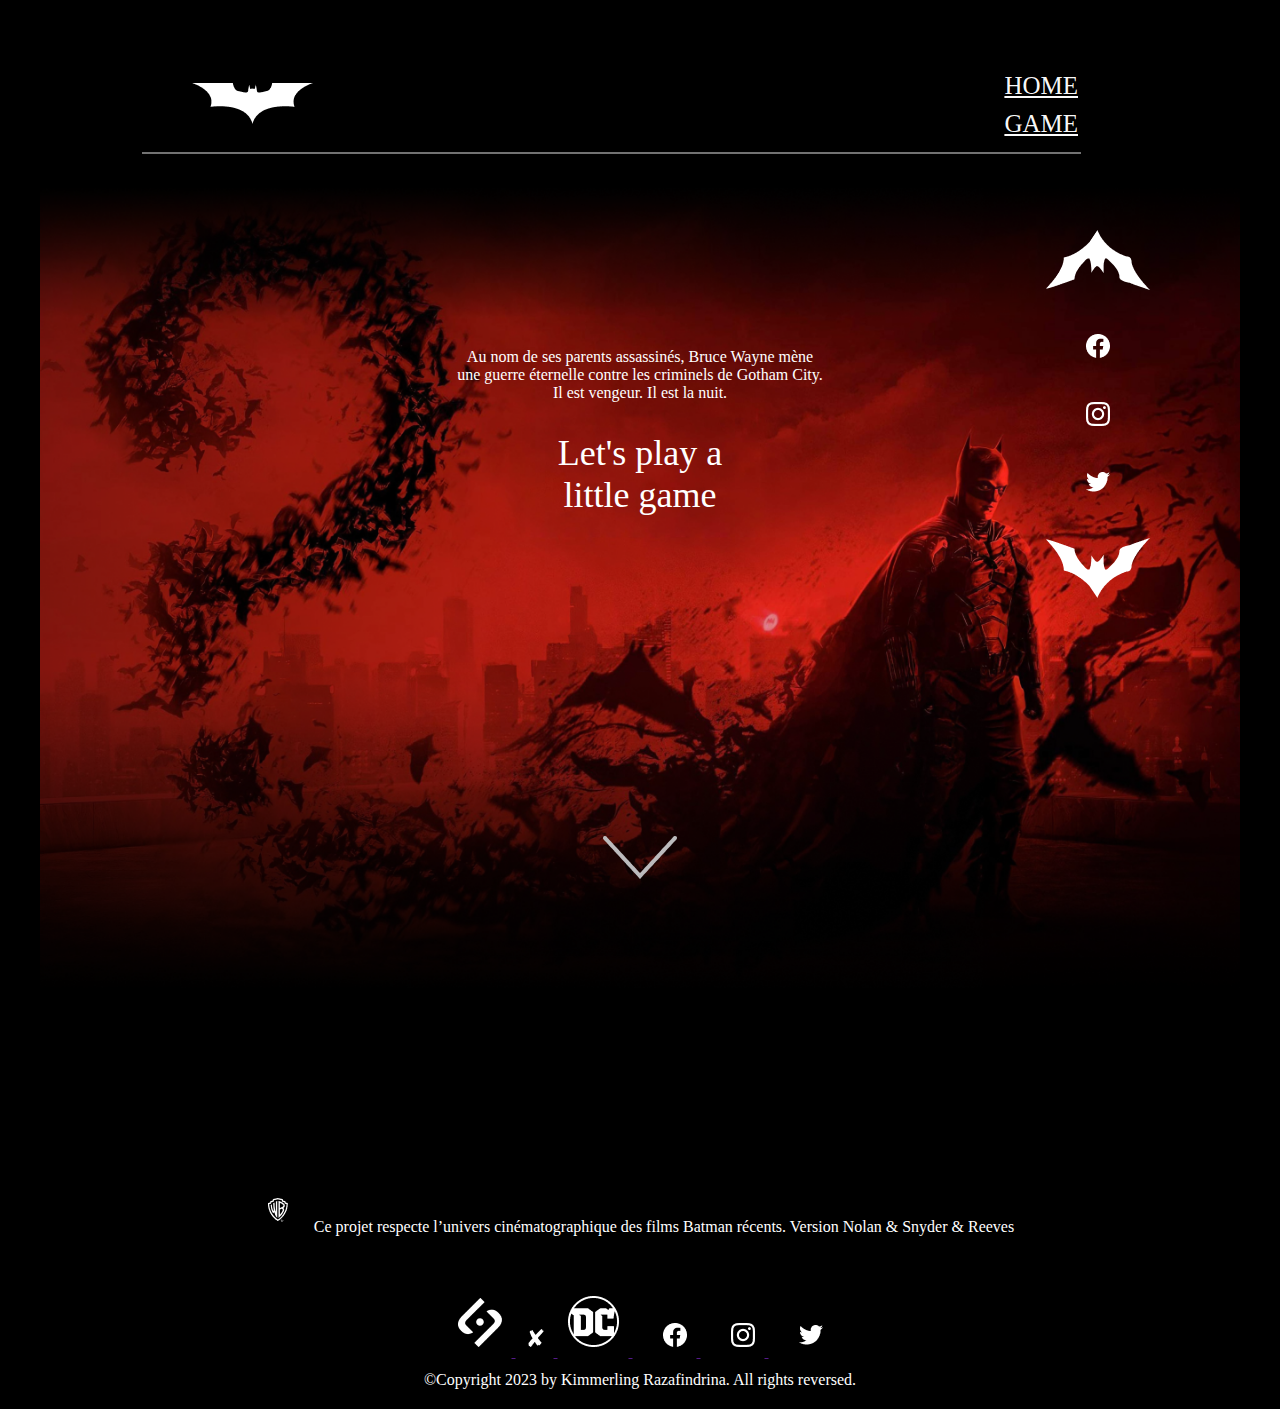
==== game.html @ 8324ac1c "first commit" ====
<!DOCTYPE html>
<html lang="fr">
<head>
    <meta charset="UTF-8">
    <meta http-equiv="X-UA-Compatible" content="IE=edge">
    <meta name="viewport" content="width=device-width, initial-scale=1.0">
    <meta name="author" content="Kimmerling Razafindrina">
    <title>Batman T4SU | Home</title>
    <link rel="stylesheet" href="./assets/css/style.css"
</head>
<body>
    <header>
        <div class="up-bar"> </div> 
        <div class="left-bar"> </div> 
        <div class="right-bar"> </div> 
        <nav class="container">
            <a href="index.html">
                <img class="logo" src="assets/Logos/logohome.png" alt="logo"> 
            </a>
            <ul>
                <li> <a href="index.html">HOME</a></li> 
                <li> <a href="game.html">GAME</a></li> 
            </ul>
        </nav>
    </header>
    <main>
    <!--Social network with scrolling -->       
        <div class="scroll">
            <a href=""><img src="assets/Logos/logo_bat_flèche.png" alt=""></a>
            <a href=""><img src="assets/Logos/icon_facebook.png" alt=""></a>
            <a href=""><img src="assets/Logos/icon_ig.png" alt=""></a>
            <a href=""><img src="assets/Logos/icon_tw.png" alt=""></a>
            <a href=""><img src="assets/Logos/logo_bat_flèche_2.png" alt=""></a>
        </div>
    <!-- the hero the first part -->
    <section id="hero"> 
            <div class="container">
                <div class="content">
                    <p class="text"> 
                        Au nom de ses parents assassinés, Bruce Wayne mène <br> une guerre éternelle contre les
                        criminels de Gotham City. <br> Il est vengeur. Il est la nuit. 
                    </p>
                    <h1 class="title">Let's play a <br> little game</h1>
                </div>  
           </div> 
           <div>
            <img class="arrow" src="assets/Logos/flèche_down_header.png">
            </div>  
        </section>
         <!-- La partie game-->

        <!-- La partie footer-->
        <footer>
                <div class="container">
                    <div class="text-footer">
                    <img src="assets/Logos/icon_WB.png" alt="Logo WB"> 
                    <span> Ce projet respecte l’univers cinématographique des films Batman récents. Version Nolan &
                    Snyder & Reeves</span>
                    </div>
                    <div class="social-footer">
                    <a href="">  
                        <img src="assets/Logos/logo_sayna_white.png" alt="Logo SAYNA"> 
                        <img src="assets/Logos/icon_x.png" alt="X">
                        <img src="assets/Logos/icon_DC.png" alt="DC">
                    </a>
                    <a href=""> 
                        <img src="assets/Logos/icon_facebook.png" alt="Facebook logo"> 
                    </a>
                    <a href="">
                        <img src="assets/Logos/icon_ig.png" alt="Instagram logo">
                    </a>
                    <a href=""> <img src="assets/Logos/icon_tw.png" alt="Twitter">
                    </a>
                    <p>©Copyright 2023 by Kimmerling Razafindrina. All rights reversed.</p>
                    </div> 
                </div>
                    
        </footer> 
</body>
</html>
---- assets/css/style.css ----
@import url(font url);
@font-face {
    font-family: 'rajdhani' ;
    src: url();
}
:root{ 
    --yellow-color: #FFFF00;
    --yellow-light: #F8F184;
    --blue-color: #19587D;
    --white-color: #fffffffb;
    --gradient-white: #eddebf44;
    --gradient-red: #89000936;
    --black-color: #000;
}
*{ margin: 10px;
padding:0 ;
box-sizing: border-box;
}
h1 { 
    font-family: 'rajdhani';
    font-size: 36px;
    font-weight: 400;
}
button {
    font-family: 'rajdhani' ;
    font-size: 20px;
    font-weight: 400;
}
.container{ 
    width: 80%;
    margin: 0 auto;
}
body{ 
    background-color: black;
    color: white;
    font-family: 'Space-Grotesk';
    font-weight: 300;
}
.up-bar{
    border-top: #727272 2px solid;
   position: relative;
   top: 132px;
   width: 77%;
   left: 102px;
}
.left-bar{
    border-left: #727272 2px solid;
    position: absolute;
    
}
/*Design of navigation */
nav{ 
    display: flex;
    align-items: center;
    justify-content: space-between;
    padding: 20px;    
}
ul{
    list-style: none;
}
nav ul a{
    color: var(--white-color);
    font-size: 25px;
    font-weight: 500;
    font-family: 'rajdhani';
}

nav ul a:hover{
    color: var(--yellow-color);    
}
.logo:hover{ 
    filter: invert(4%) sepia(100%) saturate(1680%) hue-rotate(352deg);
}
/*Design of header hero */
#hero {
    background-image: url(../Illustrations/Bathome1.png);
    height: 800px;
    background-position: top center;
    background-repeat: no-repeat;
    background-color: #19587D;
    background-size: cover;
    text-align: center;
}
/*Design of section batman-personnage */
#batman-cinema{
    margin-top: 60px;
}
#batman-cinema .titre{
    text-transform:uppercase;
    font-weight: bold;
    margin: 30px 0;
}
#batman-cinema .description{
    margin-bottom: 40px;
    text-align: justify;
    width: 100%;
    font-size: ;
}
.batman-personnage{
    display: flex;
    justify-content:space-between ;
}
#batman-cinema .batman-info{
    text-align: center;
}

/*Design of section batman-nemesis */

.batman-nemesis{
    display: flex;
    justify-content:space-between ;
}
#batman-nemesis .titre{
    text-transform:uppercase;
    font-weight: bold;
    margin: 30px 0;
}
#batman-nemesis .description{
    margin-bottom: 40px;
    text-align: justify;
    width: 100%;
    font-size: ;
}
#batman-nemesis .nemesis-info{
    text-align: center;
}
/*Design of section batman-allies */

.batman-allies{
    display: flex;
    justify-content:space-between ;
}
#batman-allies .titre{
    text-transform:uppercase;
    font-weight: bold;
    margin: 30px 0;
}
#batman-allies .description{
    margin-bottom: 40px;
    text-align: justify;
    width: 100%;
    font-size: ;
}
#batman-allies .allies-info{
    text-align: center;
}
/*Design of section justice league */
.batman-justice{
    display: flex;
    justify-content:space-between ;
}
#batman-justice .titre{
    text-transform:uppercase;
    font-weight: bold;
    margin: 30px 0;
}
#batman-justice .description{
    margin-bottom: 40px;
    text-align: justify;
    width: 100%;
    font-size: ;
}
/*Design of section multimedia slider */
#multimedia .slider-media{
    display: flex;
    width:60%;
    margin: 20%;
    justify-content: baseline;
}
#multimedia .slider-image{
    width: 100%;
}
#multimedia .slider-content{
    padding: 0;
    background-color: rgb(151, 143, 143);
    border-top-right-radius: 20px;
    border-bottom-right-radius: 20px;
}
#multimedia p{
    font-size: 14px;
}
#multimedia button {
    position: relative;
    top: 350px;
    background:none;
    border: none;

}
#multimedia button.right {
    right: -85%;

}
#multimedia .yellow{
    color: var(--yellow-color);
}
/*Design of section content */

.content{
    display: flex;
    justify-content: center;
    flex-direction: column;
    text-align: center;
    width: 60%;
    margin: 0 auto;
    padding-top: 150px;
}
.social-network{ 
    display: flex;
    justify-content: left;
    flex-direction: column;
    
}
#hero .title{
    margin: 20px 0;
}
.btn{ 
    text-decoration: none;
    color: var(--white-color);
    font-size: 22px;
    padding: 10px 20px;
    margin-top: 10px;
    background: linear-gradient(
        80deg, var(--gradient-white), var(--gradient-red)
    ) ;
    box-shadow: var(--black-color) 5px 5px 60px;
}
#hero .arrow{
    display: block;
    margin: 0 auto;
    margin-top: 300px;
}
.scroll{
    display: flex;
    flex-direction: column;
    align-items: center;
    position: fixed;
    right: 100px;
    top: 200px;
}
/*Design of section contact */
#contact {
    background-color: darkslategray;
    padding: 70px 0;
}
#contact .form{
    width: 50%;
    margin: 0 auto;
}
#contact h1{
    text-align: center;
    font-weight: bold;
    font-size: 32px;
    margin-bottom: 40px;
}
#contact .titre{
    display: block;
}
#contact .form input[type='Address email'], textarea {
    display: block;
    border-top: none;
    border-right: none;
    border-left: none;
    width: 100%;
    border-bottom: 2px solid darkgray;
    background-color: transparent;
}
#contact .icon img{ 
    transform: rotate(90deg);
    width: 20px;
}
#contact .news{
    margin-top: 15px;
    border-bottom: 2px solid darkgray;
    width: 100%;
}
::placeholder{
    color: #F8F184;
    font-size: 15px;
}
.btn-group {
    padding: 10px;
    display: flex;
    justify-content: space-around;
}
.form input[type='radio'] {
    opacity: 0;
}
.btn-group label{
    cursor: pointer;
    padding: 10px;
    border: 2px solid darkgrey;
    border-image: linear-gradient(69deg, red, blue) 1;
    font-size: 20px;
}
input[type='submit'] {
    display: block;
    width: 50%;
    margin: 25px;
    padding: 20px;
    cursor: pointer;
}
#replique {
    margin: 90px;
}
#replique .quote-item {
    text-align: center;
    width: 100%;
    margin: o auto;
}
#replique .quote-author {
    font-size: 10px;
    font-weight: bold;
    padding-top: 10px;
    font-family: 'Courier New', Courier, monospace;
}
#replique .quote-close{ 
    float: right;
}
/*Design of section footer */
footer {
    margin-top: 200px;
}
footer .text-footer {
    text-align: center;
}
footer .social-footer {
    text-align: center;
    margin-top: 50px;
}
@media screen and (max-width:700px){
    body{
        background-color: #727272;
    }
}
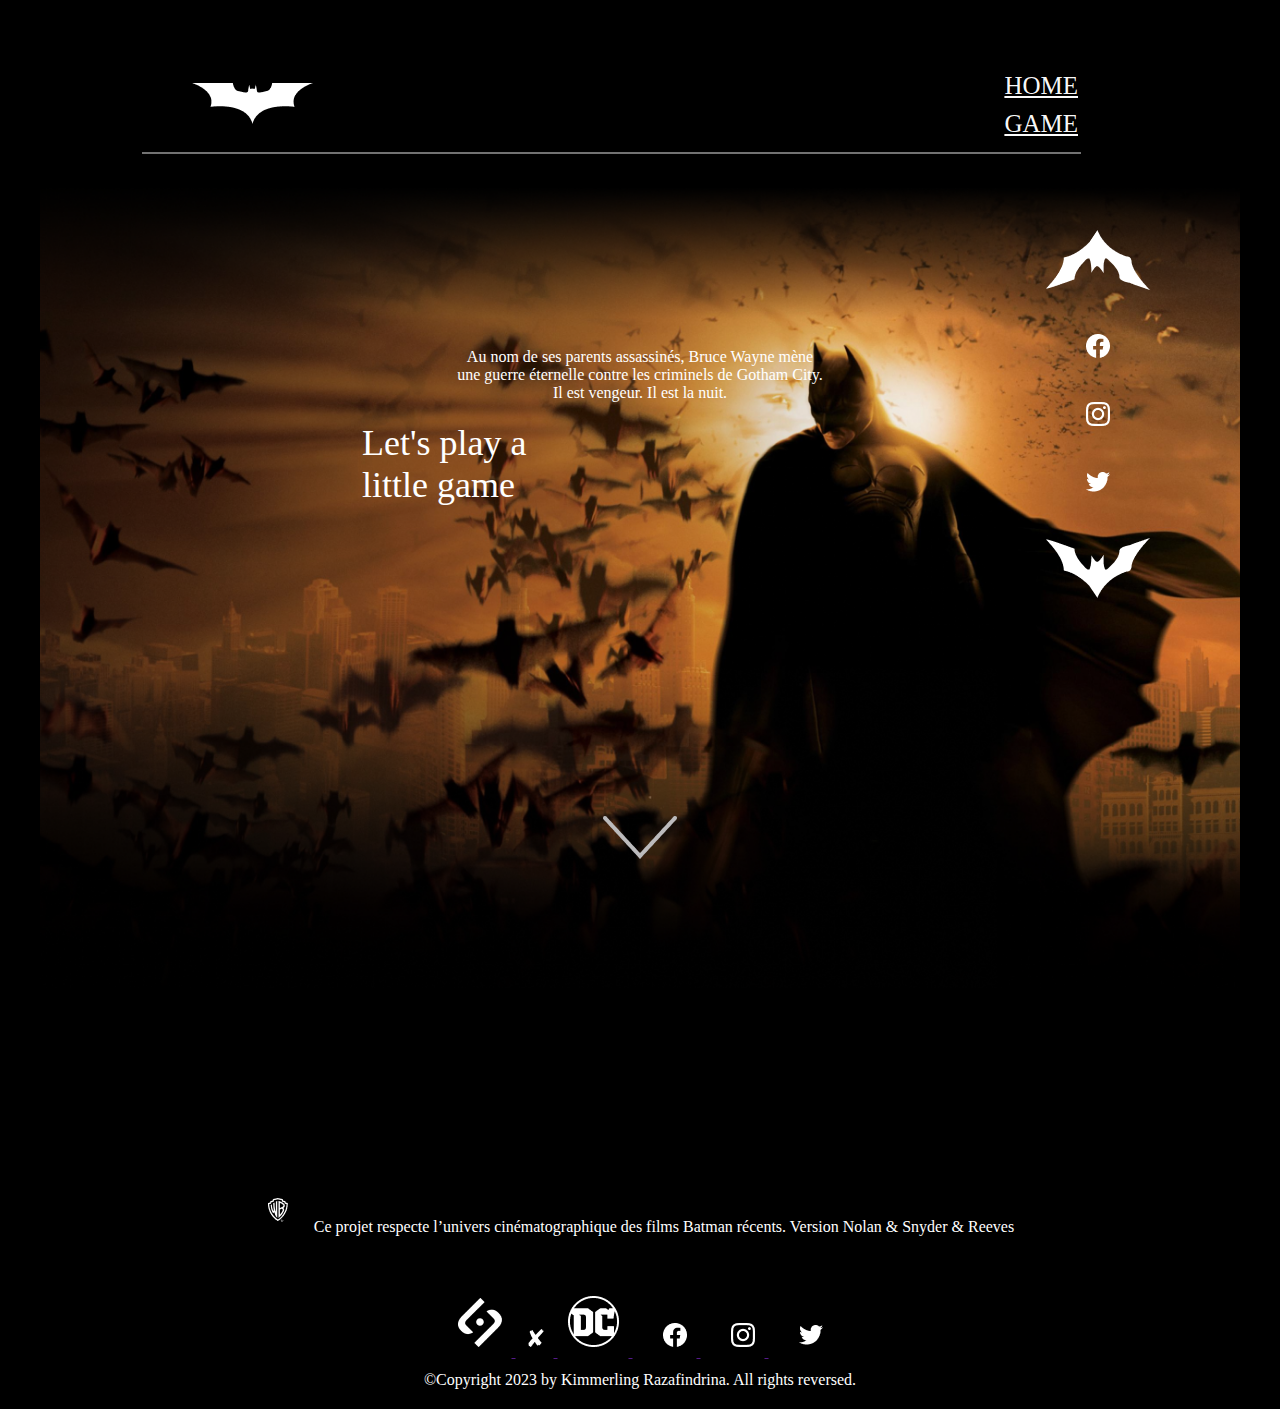
==== commit 97b71996: "second commit" ====
--- a/game.html
+++ b/game.html
@@ -6,7 +6,7 @@
     <meta name="viewport" content="width=device-width, initial-scale=1.0">
     <meta name="author" content="Kimmerling Razafindrina">
     <title>Batman T4SU | Home</title>
-    <link rel="stylesheet" href="./assets/css/style.css"
+    <link rel="stylesheet" href="./assets/css/game.css"
 </head>
 <body>
     <header>
@@ -33,7 +33,7 @@
             <a href=""><img src="assets/Logos/logo_bat_flèche_2.png" alt=""></a>
         </div>
     <!-- the hero the first part -->
-    <section id="hero"> 
+    <section id="hero_game"> 
             <div class="container">
                 <div class="content">
                     <p class="text"> 
--- a/assets/css/game.css
+++ b/assets/css/game.css
@@ -0,0 +1,145 @@
+@import url(font url);
+@font-face {
+    font-family: 'rajdhani' ;
+    src: url();
+}
+:root{ 
+    --yellow-color: #FFFF00;
+    --yellow-light: #F8F184;
+    --blue-color: #19587D;
+    --white-color: #fffffffb;
+    --gradient-white: #eddebf44;
+    --gradient-red: #89000936;
+    --black-color: #000;
+}
+*{ margin: 10px;
+padding:0 ;
+box-sizing: border-box;
+}
+h1 { 
+    font-family: 'rajdhani';
+    font-size: 36px;
+    font-weight: 400;
+    text-align: left;
+}
+button {
+    font-family: 'rajdhani' ;
+    font-size: 20px;
+    font-weight: 400;
+}
+.container{ 
+    width: 80%;
+    margin: 0 auto;
+}
+body{ 
+    background-color: black;
+    color: white;
+    font-family: 'Space-Grotesk';
+    font-weight: 300;
+}
+.up-bar{
+    border-top: #727272 2px solid;
+   position: relative;
+   top: 132px;
+   width: 77%;
+   left: 102px;
+}
+.left-bar{
+    border-left: #727272 2px solid;
+    position: absolute;
+    
+}
+/*Design of navigation */
+nav{ 
+    display: flex;
+    align-items: center;
+    justify-content: space-between;
+    padding: 20px;    
+}
+ul{
+    list-style: none;
+}
+nav ul a{
+    color: var(--white-color);
+    font-size: 25px;
+    font-weight: 500;
+    font-family: 'rajdhani';
+}
+
+nav ul a:hover{
+    color: var(--yellow-color);    
+}
+.logo:hover{ 
+    filter: invert(4%) sepia(100%) saturate(1680%) hue-rotate(352deg);
+}
+/*Design of header hero */
+#hero_game{
+    background-image: url(../Illustrations2/Batgame_1.png);
+    height: 800px;
+    background-position: top center;
+    background-repeat: no-repeat;
+    background-size: cover;
+    text-align: left;
+}
+
+/*Design of section content */
+
+.content{
+    display: flex;
+    justify-content: center;
+    flex-direction: column;
+    text-align: center;
+    width: 60%;
+    margin: 0 auto;
+    padding-top: 150px;
+}
+.social-network{ 
+    display: flex;
+    justify-content: left;
+    flex-direction: column;
+    
+}
+#hero .title{
+    margin: 20px 0;
+}
+.btn{ 
+    text-decoration: none;
+    color: var(--white-color);
+    font-size: 22px;
+    padding: 10px 20px;
+    margin-top: 10px;
+    background: linear-gradient(
+        80deg, var(--gradient-white), var(--gradient-red)
+    ) ;
+    box-shadow: var(--black-color) 5px 5px 60px;
+}
+#hero_game .arrow{
+    display: block;
+    margin: 0 auto;
+    margin-top: 300px;
+}
+.scroll{
+    display: flex;
+    flex-direction: column;
+    align-items: center;
+    position: fixed;
+    right: 100px;
+    top: 200px;
+}
+
+/*Design of section footer */
+footer {
+    margin-top: 200px;
+}
+footer .text-footer {
+    text-align: center;
+}
+footer .social-footer {
+    text-align: center;
+    margin-top: 50px;
+}
+@media screen and (max-width:700px){
+    body{
+        background-color: #727272;
+    }
+}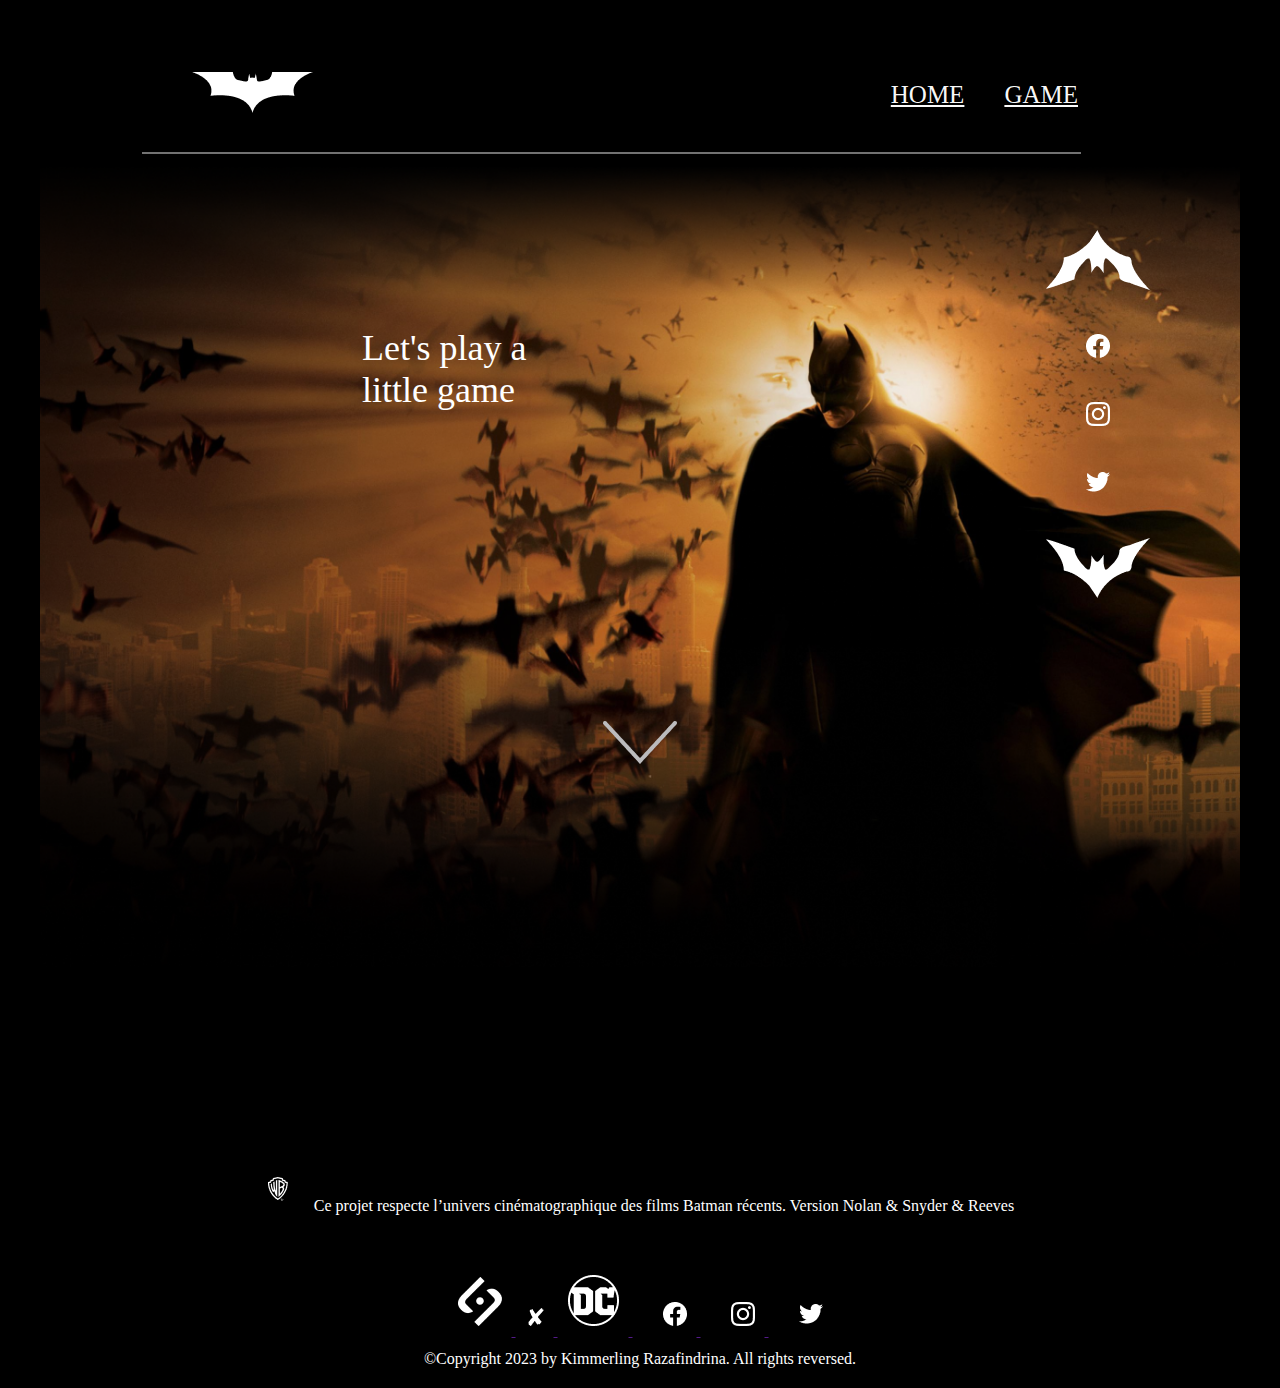
==== commit d0bdd140: "Second commit" ====
--- a/game.html
+++ b/game.html
@@ -36,10 +36,6 @@
     <section id="hero_game"> 
             <div class="container">
                 <div class="content">
-                    <p class="text"> 
-                        Au nom de ses parents assassinés, Bruce Wayne mène <br> une guerre éternelle contre les
-                        criminels de Gotham City. <br> Il est vengeur. Il est la nuit. 
-                    </p>
                     <h1 class="title">Let's play a <br> little game</h1>
                 </div>  
            </div> 
@@ -47,7 +43,14 @@
             <img class="arrow" src="assets/Logos/flèche_down_header.png">
             </div>  
         </section>
-         <!-- La partie game-->
+
+          <!-- Debut de la check box -->
+          <div class="popupbox" id="popupbox">
+            <div class="inside">
+                <h1>MESSAGE RECU!</h1>
+            </div>
+        </div>
+        <!-- Fin de la check box -->
 
         <!-- La partie footer-->
         <footer>
@@ -76,6 +79,10 @@
                 </div>
                     
         </footer> 
+      <!--Relier avec Java Script-->
+<script src="./assets/js/validator.js">
+
+</script>
 </body>
 </html>
 
--- a/assets/css/game.css
+++ b/assets/css/game.css
@@ -58,6 +58,7 @@
 }
 ul{
     list-style: none;
+    display: flex;
 }
 nav ul a{
     color: var(--white-color);
@@ -142,4 +143,32 @@
     body{
         background-color: #727272;
     }
+}
+
+/*Design of popupbox */
+.popupbox{
+    background: linear-gradient(
+        143deg,
+        rgba(237, 222, 191, 0.4),
+        rgba(25, 88, 125, 0.4) 80%
+    );
+    width: 50%;
+    margin: auto;
+    text-align: center;
+    position: fixed;
+    top: 500px;
+    left: 300px;
+    border-radius: 50px;
+    display: none;
+
+}
+.inside{
+    padding: 50px;
+    margin: 30px;
+    background-color: blue;
+    border-radius: 50px;
+    box-shadow: 2px 2px 40px black;
+}
+.inside h1{
+    text-align: center;
 }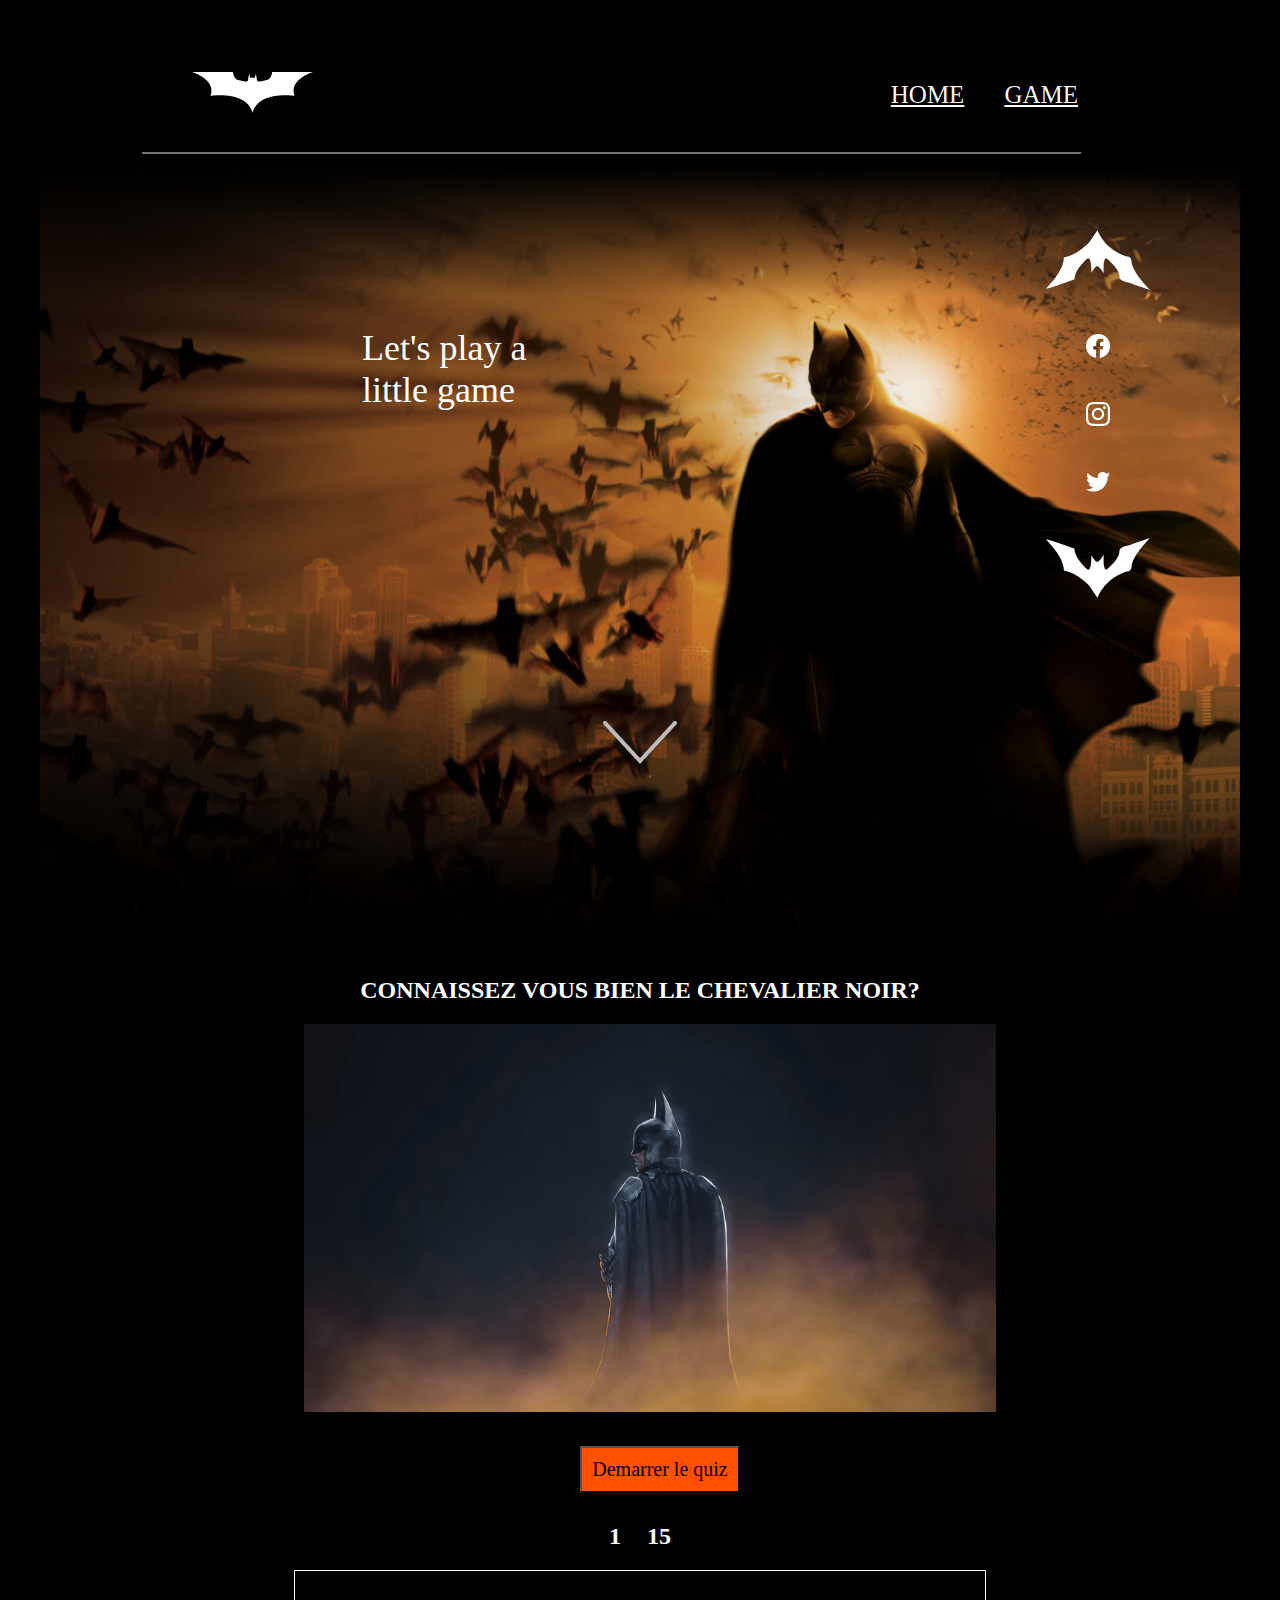
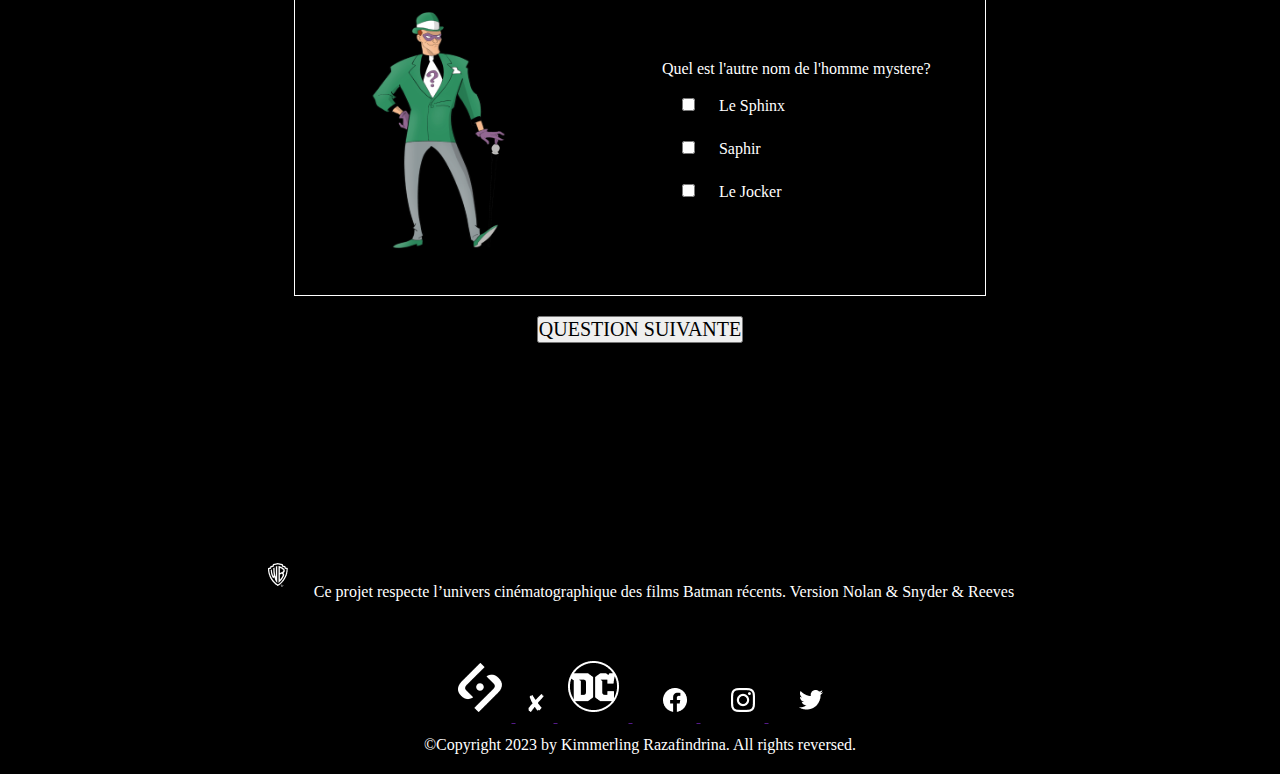
==== commit d6ba79c3: "Before last commit" ====
--- a/game.html
+++ b/game.html
@@ -6,6 +6,9 @@
     <meta name="viewport" content="width=device-width, initial-scale=1.0">
     <meta name="author" content="Kimmerling Razafindrina">
     <title>Batman T4SU | Home</title>
+    <script src="https://cdnjs.cloudflare.com/ajax/libs/jquery/3.7.0/jquery.min.js" 
+    integrity="sha512-3gJwYpMe3QewGELv8k/BX9vcqhryRdzRMxVfq6ngyWXwo03GFEzjsUm8Q7RZcHPHksttq7/GFoxjCVUjkjvPdw==" 
+    crossorigin="anonymous" referrerpolicy="no-referrer"></script>
     <link rel="stylesheet" href="./assets/css/game.css"
 </head>
 <body>
@@ -44,14 +47,59 @@
             </div>  
         </section>
 
-          <!-- Debut de la check box -->
-          <div class="popupbox" id="popupbox">
+        <!-- Debut de la check box -->
+        <div class="popupbox" id="popupbox">
             <div class="inside">
                 <h1>MESSAGE RECU!</h1>
             </div>
         </div>
-        <!-- Fin de la check box -->
 
+       <!-- Page btn start the game --> 
+       <div class="wrapped">
+            <div class="btn-game" id="entete">
+                <div class="chevalier">
+                    <h2>Connaissez vous bien le chevalier noir?</h2>
+                    <img width="100%"
+                    src="assets/Illustrations2/Batgame_2.png" alt=""/>
+                </div>
+                <button id="demarrer"> Demarrer le quiz</button>
+            </div>
+            <div class="questions" id="questions">
+                <h2 class="nombreDeQuestions">
+                    <span id="current-question">1</span> <span id="total">15 </span>
+                </h2>
+                <div class="card-quizz">
+                    <div class="card-image">
+                        <img src="./assets/Illustrations2/Batgame_3.png" alt="">
+                    </div>
+                    <div class="card-body-quizz">
+                        <div class="question-quizz">
+                            Quel est l'autre nom de l'homme mystere?
+                        </div>
+                        <div class="choisirReponse">
+                            <div class="qcm">
+                                <input type="checkbox" name="quizz0" />
+                                <label for="">Le Sphinx</label>
+                            </div>
+                            <div class="qcm">
+                                <input type="checkbox" name="quizz0" />
+                                <label for="">Saphir</label>
+
+                            </div>
+                            <div class="qcm">
+                                <input type="checkbox" name="quizz0" />
+                                <label for="">Le Jocker</label>
+                            </div>
+                        </div>
+                    </div>
+                </div>
+            </div>
+            <!-- La partie footer-->
+            <div class="btn-game">
+                <button id="question-suivante">QUESTION SUIVANTE</button>
+
+            </div>
+       </div>
         <!-- La partie footer-->
         <footer>
                 <div class="container">
@@ -77,10 +125,10 @@
                     <p>©Copyright 2023 by Kimmerling Razafindrina. All rights reversed.</p>
                     </div> 
                 </div>
-                    
-        </footer> 
+    </main>           
+    </footer> 
       <!--Relier avec Java Script-->
-<script src="./assets/js/validator.js">
+<script src="./assets/js/game.js">
 
 </script>
 </body>
--- a/assets/css/game.css
+++ b/assets/css/game.css
@@ -171,4 +171,46 @@
 }
 .inside h1{
     text-align: center;
-}+}
+.quiz{
+    text-align: center;
+    margin-right: 100px;
+}
+.quiz_photo{
+    position: relative;
+    margin-left: 10px;
+}
+
+#demarrer{
+  margin-left: 50px;
+  padding: 10px;
+  background-color: #ff5100;
+}
+#message_quiz{
+    padding: 20px;
+    text-align: center;
+}
+.chevalier h2 {
+    text-align: center;
+    text-transform: uppercase;
+}
+.wrapped {
+    width: 60%;
+    margin: 0 auto;
+    text-align: center;
+}
+.questions {
+    .nombreDeQuestions {
+        margin: 20px 0;
+    }
+}
+.card-quizz {
+        display: flex;
+        justify-content: space-around;
+        align-items: center;
+        text-align: left;
+        border: 1px solid white;
+}
+.card-image img { 
+             width: 80%;
+        }   